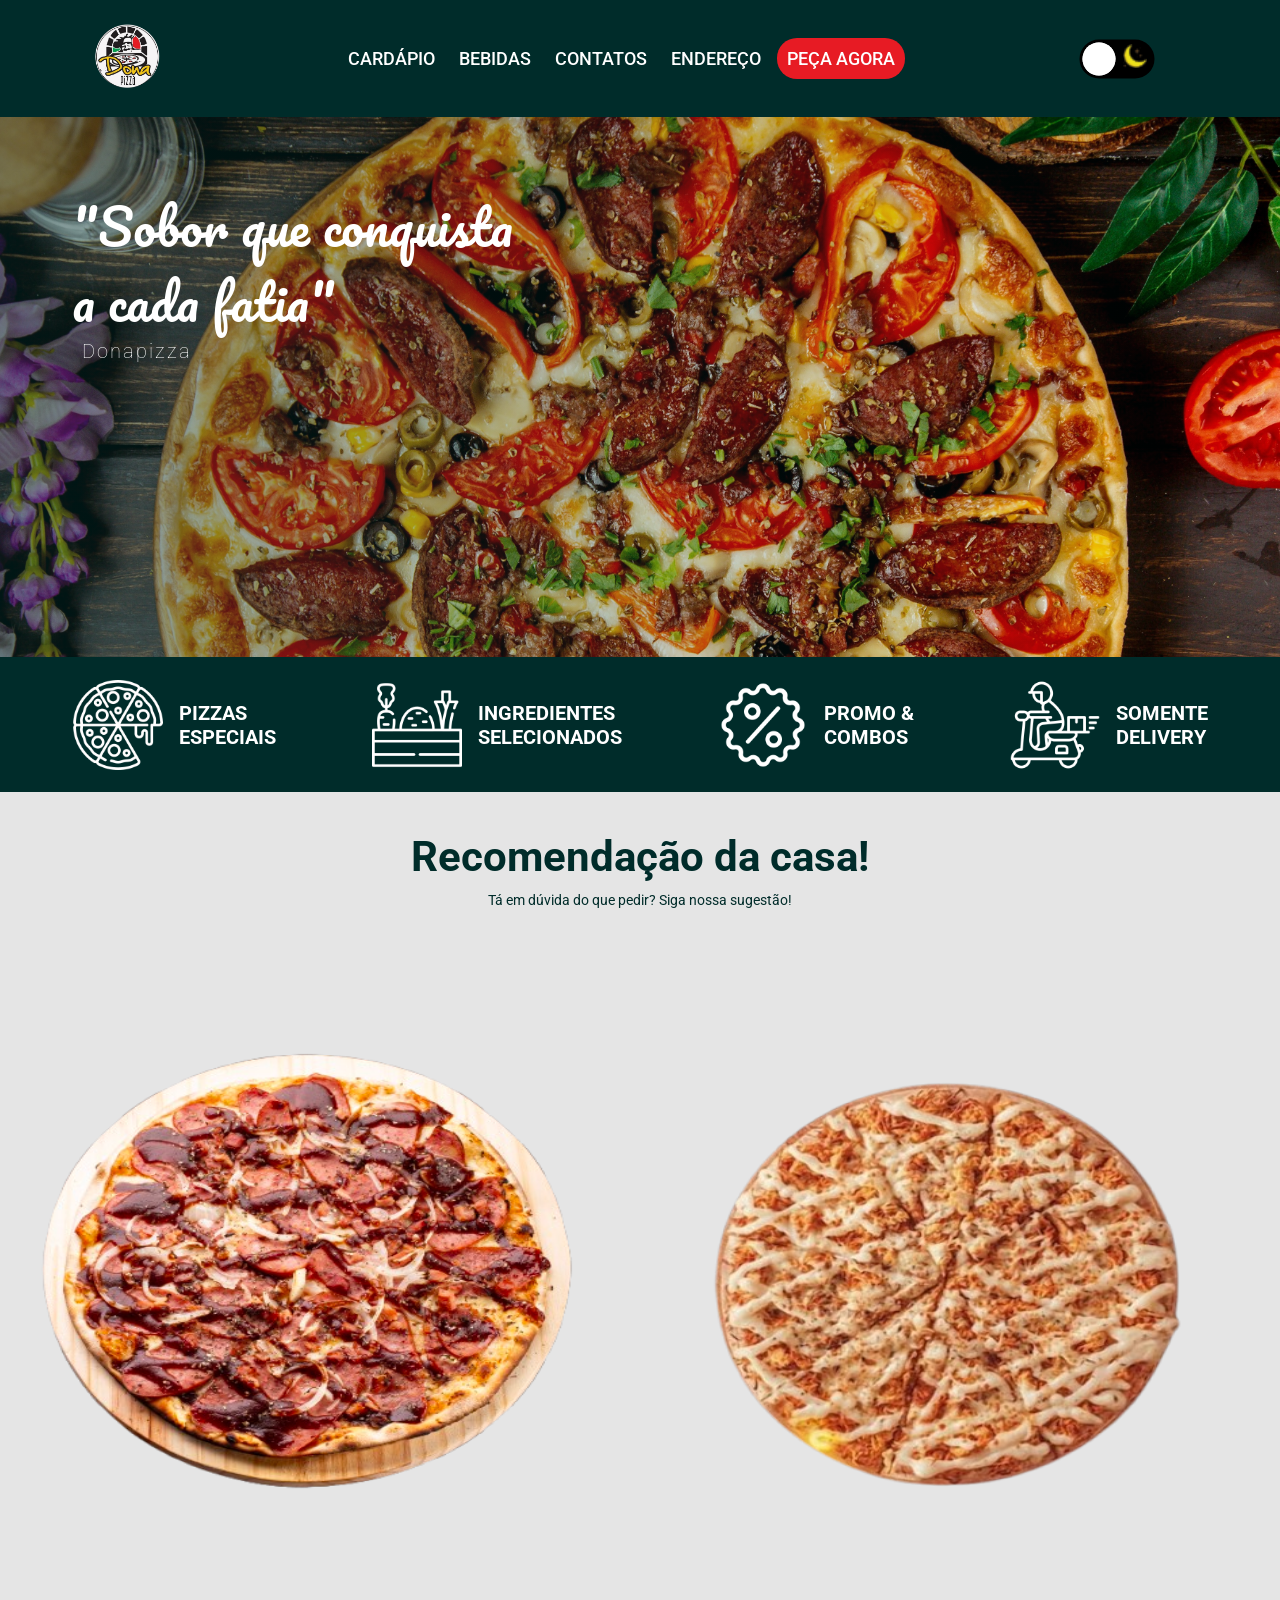
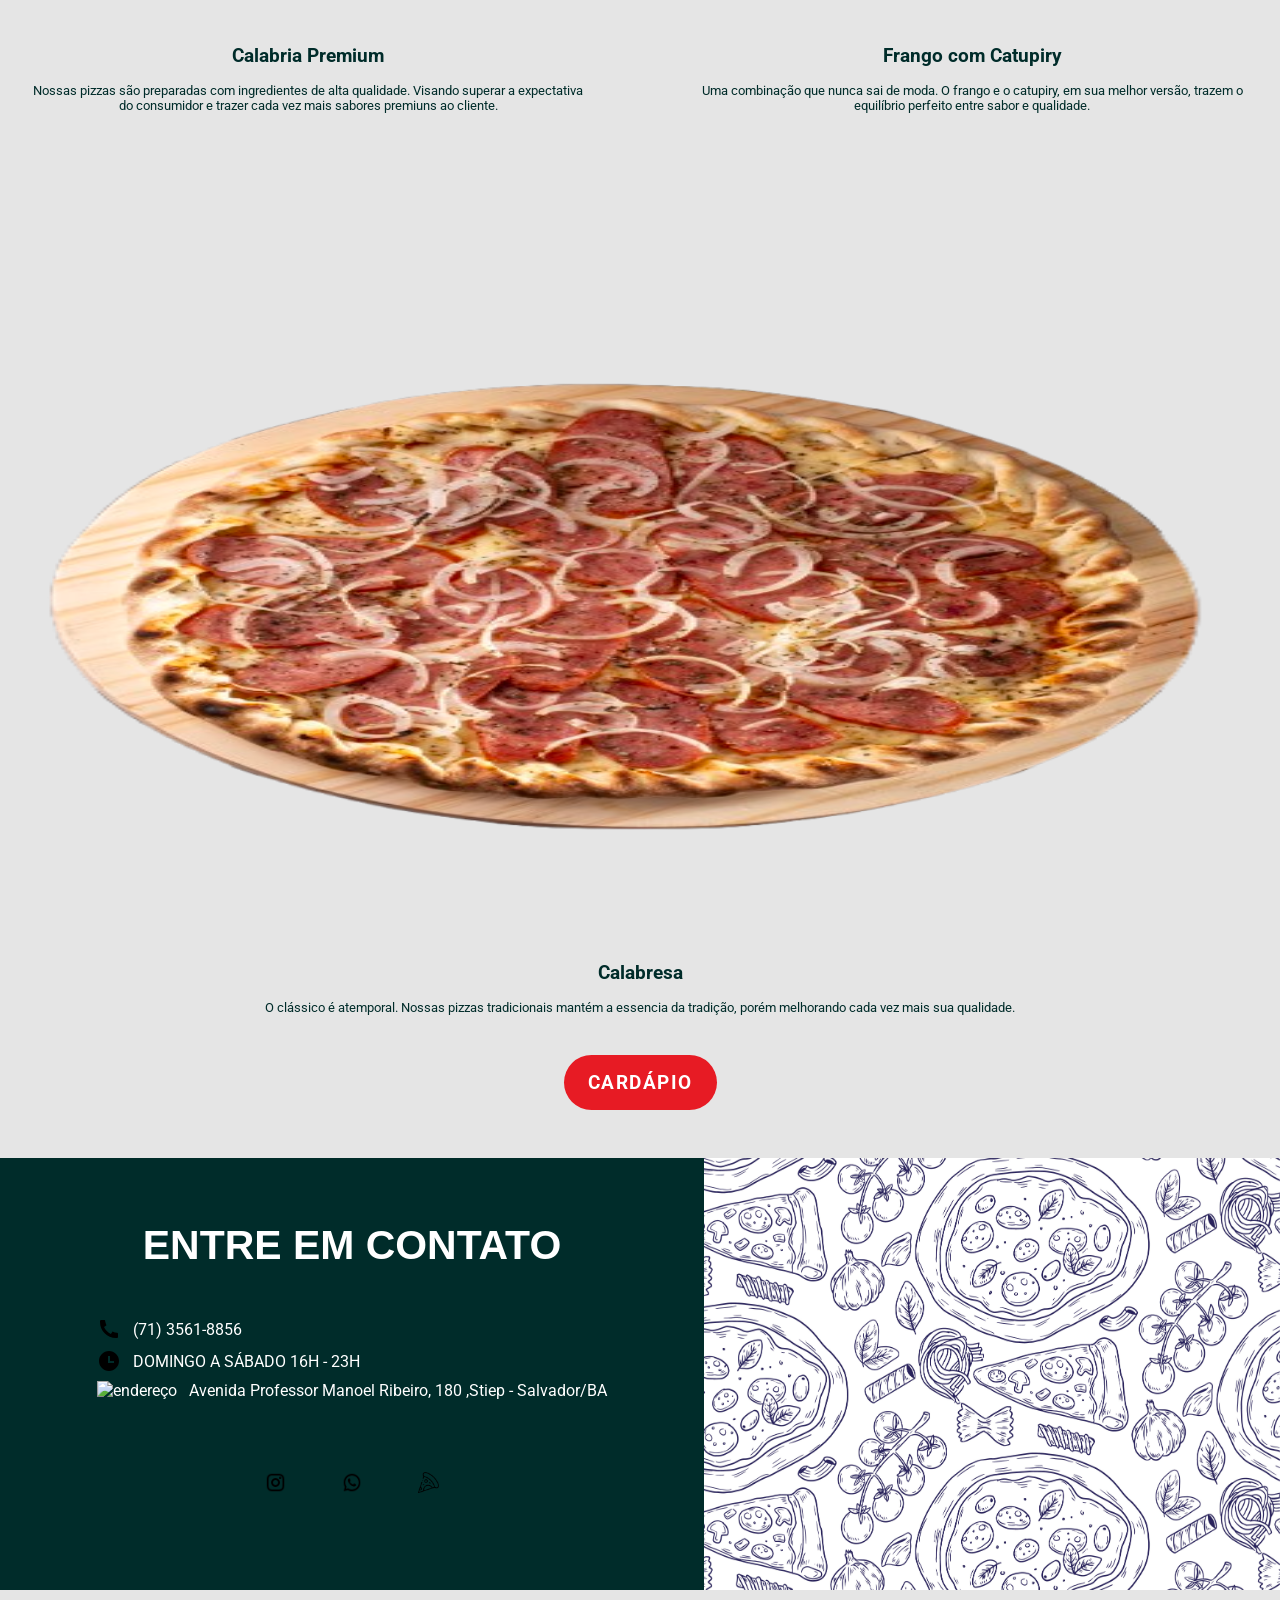
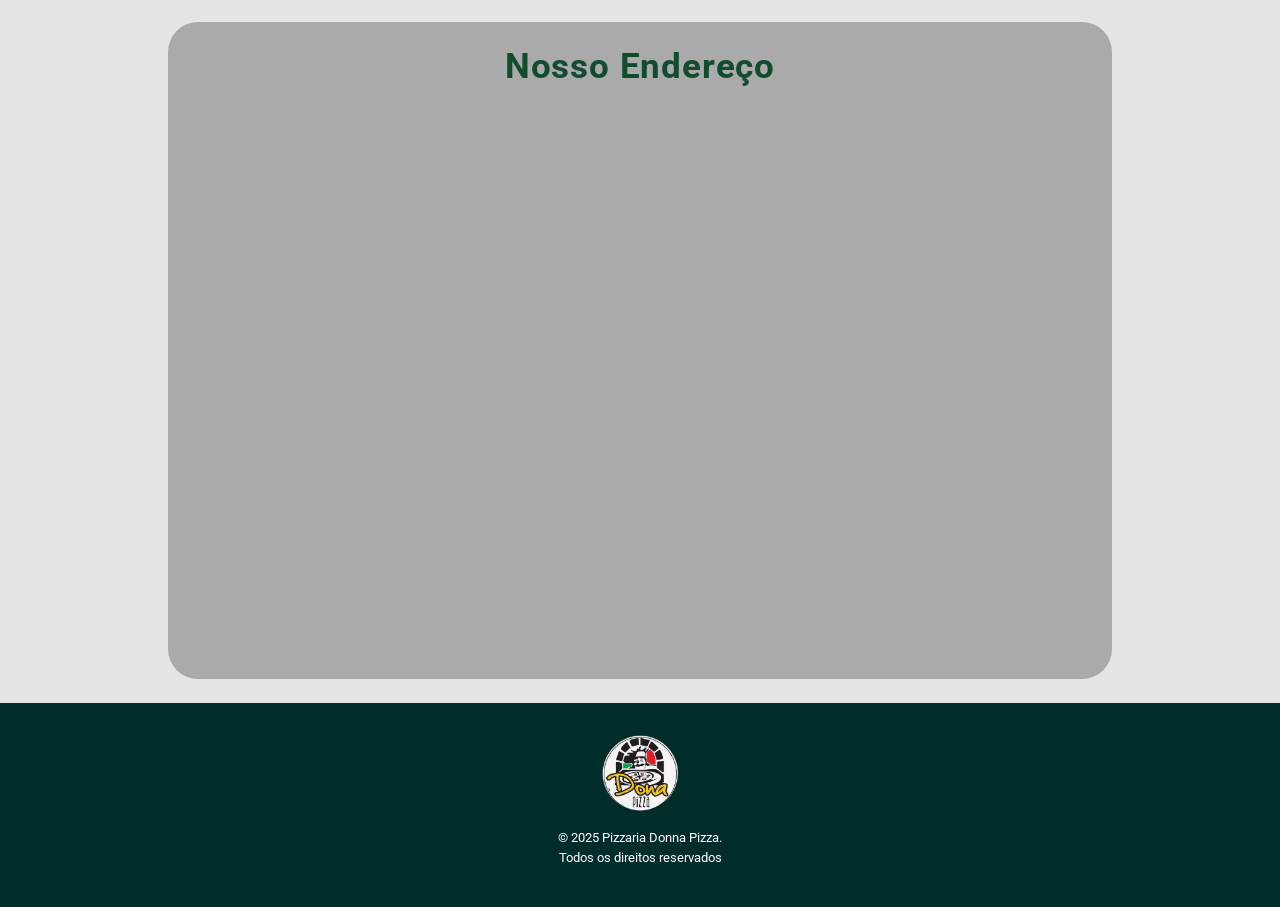
==== DonaPizza-1/index.html @ 7e61799b "Add files via upload" ====
<!DOCTYPE html>
<html lang="pt-br">
<head>
    <meta charset="UTF-8">
    <meta name="viewport" content="width=device-width, initial-scale=1.0">
    <link rel="stylesheet" href="style.css">
    <title>Donna Pizza</title>

</head>

<body>
    <div id="container">

        <header>
            <div class="logo">
                <img src="LOGO.png" alt="">
            </div>

            <div class="menu">

                <button class="hamburger" aria-label="Menu">&#9776;</button>

                        <nav class="nav">
                            <div class="cardapio"><a href="CARDAPIO.html">CARDÁPIO</a></div>
                            <div class="bebidas"><a href="BEBIDAS.HTML">BEBIDAS</a></div>
                            <div class="contatos"><a href="contato.html">CONTATOS</a></div>
                            <div class="endereco"><a href="endereco.html">ENDEREÇO</a></div>
                        </nav>
                        
                <div class="pecaagora"><a href="https://shop.beetech.com.br/donapizza/">PEÇA AGORA</a></div>
            </div>

            <div class="DL">
                <input type="checkbox" class="checkbox" id="botao-tema">
                <label class="label" for="botao-tema">
                    <!--<i class="fas fa-moon"></i>
                    <i class="fas fa-sun"></i>-->
                    <i><img src="imagens/sol.png" alt=""></i>
                    <i><img src="imagens/lua.png" alt=""></i>
                   
                    <i class="ball"></i>
                    <div class="ball"></div>
                </label>
            </div>
        </header>

        <main>
            <div class="citacao">
                <h1>"Sobor que conquista <br> a cada fatia"</h1>
                <h2>Donapizza</h2>
            </div>
        </main>

        <article id="article-1">
            <div class="content">
                <img src="imagens/Pizza.png" alt="pizzas_especiais">
                <h3>pizzas <br>especiais</h3>
            </div>
            <div class="content">
                <img src="imagens/Caixa-vegetais.png" alt="ingredientes">
                <h3>ingredientes <br>selecionados</h3>
            </div>
            <div class="content">
                <img src="imagens/Promo.png" alt="promo">
                <h3>promo & <br>combos</h3>
            </div>
            <div class="content">
                <img src="imagens/Delivery.png" alt="delivery">
                <h3>somente <br>delivery</h3>
            </div>
        </article>

        <article id="article-2">
            <div class="titulo">
                <h2>Recomendação da casa!</h2>
                <p>Tá em dúvida do que pedir? Siga nossa sugestão!</p>
            </div>

            <div class="caixa-reco">
                <div class="caixa-suges">
                    <img src="imagens/PIZZA3.png" alt="Calabria Premium">
                    <h4>Calabria Premium</h4>
                    <p>Nossas pizzas são preparadas com ingredientes de alta qualidade. Visando superar a expectativa do consumidor e trazer cada vez mais sabores premiuns ao cliente.</p>
                </div>
                <div class="caixa-suges">
                    <img src="imagens/PIZZA1.png" alt="Frango com Catupiry">
                    <h4>Frango com Catupiry</h4>
                    <p>Uma combinação que nunca sai de moda. O frango e o catupiry, em sua melhor versão, trazem o equilíbrio perfeito entre sabor e qualidade.</p>
                </div>
                <div class="caixa-suges">
                    <img src="imagens/PIZZA2.png" alt="Calabresa">
                    <h4>Calabresa</h4>
                    <p>O clássico é atemporal. Nossas pizzas tradicionais mantém a essencia da tradição, porém melhorando cada vez mais sua qualidade. </p>
                </div>
            </div>

            <div class="art-botao">
                <a href="CARDAPIO.html">CARDÁPIO</a>
            </div>
        </article>

        <article id="article-3">
            <div id="contato-esquerda">
                <div class="titulo-contato">
                    <h3>ENTRE EM CONTATO</h3>
                </div>
                <div class="topicos">
                    <div class="itens">
                        <img src="imagens/phone-fill.png" alt="telefone">
                        <p>(71) 3561-8856</p>
                    </div>
                    <div class="itens">
                        <img src="imagens/time-fill.png" alt="horário">
                        <p>DOMINGO A SÁBADO 16H - 23H</p>
                    </div>
                    <div class="itens">
                        <img src="imagens/map-pin.png" alt="endereço">
                        <p>Avenida Professor Manoel Ribeiro, 180 ,Stiep - Salvador/BA</p>
                    </div>
                </div>
                <div class="contato-links">
                        <a href="https://www.instagram.com/donapizzassa/" target="_blank"><img src="imagens/instagram-line.png" alt="instagram"></a>
                        <a href="https://api.whatsapp.com/send/?phone=%2B5571987483645&text&type=phone_number&app_absent=0" target="_blank"><img src="imagens/whatsapp-line.png" alt="whatsapp"></a>
                        <a href="https://shop.beetech.com.br/donapizza/" target="_blank"><img src="imagens/pizza-line.png" alt="delivery"></a>
                </div>
            </div>
            <div id="contato-direita">
                <img src="img_cardapios/bg-lightcardapio.jpg" alt="">
            </div>
        </article>

        <article id="article-4">
            <div class="caixa-mapa">
                <h2 >Nosso Endereço</h2>
                <div class="mapa">
                    <iframe src="https://www.google.com/maps/embed?pb=!1m18!1m12!1m3!1d3887.854439570626!2d-38.44816216341833!3d-12.981160387387744!2m3!1f0!2f0!3f0!3m2!1i1024!2i768!4f13.1!3m3!1m2!1s0x7161b06dff545b1%3A0xe7ea3318f6671afb!2sPizzaria%20Dona%20Pizza!5e0!3m2!1spt-BR!2sbr!4v1745247841479!5m2!1spt-BR!2sbr"  style="border:0;" allowfullscreen="" loading="lazy" referrerpolicy="no-referrer-when-downgrade"></iframe>
                </div>
            </div>
        </article>
        
        <footer>
            <div class="rodape">
                <img src="LOGO.png" alt="Donnapizzaz">
                <p>© 2025 Pizzaria Donna Pizza.</p>
                <p>Todos os direitos reservados</p>
            </div>
        </footer>
    </div>
</body>
<script src="script.js"></script>
<script src="https://kit.fontawesome.com/998c60ef77.js" crossorigin="anonymous"></script>
</html>
---- DonaPizza-1/style.css ----
@import url('https://fonts.googleapis.com/css2?family=Pacifico&family=Roboto:ital,wght@0,100..900;1,100..900&family=Rock+Salt&display=swap');
/*
  font-family: "Roboto", sans-serif;
  font-family: "Rock Salt", cursive;
  font-family: "Pacifico", cursive;
*/

:root {
    --darkverde: rgb(0,44,42);
    --verde: rgb(0,161,78);
    --vermelho: rgb(231,27,36);
    --amarelo: rgb(241,192,5);

    --fundo: #0D0D0D;
    --fundo-secundario: #1A1A1A;
    --branco-sutil: #E5E5E5;
    --cinza-claro: #AAAAAA;
    --mostarda: #F1A208;
    --fundo-terciario: #2A2A2A;
    --cinza-medio: #666666;
    --cinza-escuro: #444444;
}

* {
  margin: 0;
  padding: 0;
  box-sizing: border-box;
  text-decoration: none;
}

body {
    color: white;
    font-family: "Roboto", sans-serif;
    background-color: var(--branco-sutil);
    overflow-x: hidden;
}

body.dark {
    background-color: var(--fundo-terciario);
}

#container { /*ajuste de todo a disposição do conteudo no copor*/
    display: grid;
    grid-template-areas: 
    "header"
    "main"
    "article1"
    "article2"
    "article3"
    "article4"
    "footer";
}

header  { /*cabeçalho*/
    grid-area: header;
    background-color: var(--darkverde);
    display: flex;
    max-width: 100vw;
    height: 13vh;
    justify-content: space-around;
    align-items: center;
}

header .logo {
    justify-self: start;
}

header .logo img {
    height: 65px;
    width: auto;
}

header .logo img:hover {
    transform: scale(1.2);
    transition: 0.2s;
    cursor: pointer;
}

.nav {
    display: flex;
    gap: 1.5rem;
}
  
.nav a {
    color: white;
    text-decoration: none;
}
  
.hamburger {
    display: none;
    font-size: 2rem;
    background: none;
    border: none;
    color: white;
    cursor: pointer;
}

header .menu { /*menu - peca agora*/
    display: flex;
    flex-wrap: wrap;
    justify-content: center;
    align-items: center;
    gap: 1rem; /*distancia menus - pecaagora*/
}

header .menu nav { /*MENUS*/
    display: flex;
    gap: 1.5rem;
}

header .menu nav a{
    color: white;
    font-size: large;
    font-weight: 500;
}

header .menu nav a:hover{
    color: var(--vermelho);
    border-bottom: 0.1rem solid var(--vermelho);
    padding-bottom: 0.1rem;
    transition: 0.3s linear;
}

header .menu .pecaagora { /*peça agora*/
    background-color: var(--vermelho);
    padding: 10px;
    border-radius: 20px;
}

header .menu .pecaagora a{
    color: white;
    font-size: large;
    font-weight: 500;
}

header .menu .pecaagora:hover {
    transform: scale(1.1);
    transition: 0.2s;
}


header .DL { /*Inicio Acessibilidade modo D e L*/
    justify-self: end;
    margin-right: 5vh;
}

.DL .checkbox {
    opacity: 0;
    position: absolute;
}
  
.DL .label {
    background-color: #000000;
    border-radius: 50px;
    cursor: pointer;

    display: flex;
    justify-content: space-between;
    align-items: center;

    padding: 5px;
    position: relative;
    height: 26px;
    width: 50px;
    transform: scale(1.5);
}
  
.DL .label .ball {
    background-color: #fff;
    border-radius: 50%;
    position: absolute;
    top: 2px;
    left: 2px;
    height: 22px;
    width: 22px;
    transform: translateX(0px);
    transition: transform 0.2s linear;
}
  
.DL .checkbox:checked + .label .ball {
      transform: translateX(24px);
      background-color: #1c1b1b;
}
  
.DL .fa-moon {
    color: #f1c40f;
}
  
.DL .fa-sun {
    color: #f39c12;
} /*fim Acessibilidade modo D e L*/

main {
    grid-area: main;
    background-image: linear-gradient(to right, rgba(0, 44, 42, 0.5), rgba(0, 44, 42, 0)), url(imagens/pizza_main.jpg);
    background-repeat: repeat; /* Faz a imagem se repetir como um padrão */
    background-size: cover; /*contain'*/
    background-position: top left;
    min-height: 60vh;
    width: 100vw;
    
}

main .citacao {
    display: flex;
    flex-direction: column; /* Isso organiza os itens um embaixo do outro */
    /*justify-content: center;*/ /* Isso centraliza no eixo Y (verticalmente) */
    /*align-items: center; /* Isso centraliza no eixo X (horizontalmente) */
    margin-top: 8vh;
    margin-left: 8vh;
    font-size: larger;
}

main .citacao h1 {
    color: white;
    font-family: "Pacifico", cursive;
    font-size: 50px;
    font-weight: lighter;
    line-height: 4.7rem; /*dintancia linhas texto*/
}

main .citacao h2 {
    color: white;
    font-size: 20px;
    font-weight: lighter;
    letter-spacing: 2px;
    margin-left: 10px;
}

#article-1 {
    grid-area: article1;
    background-color: var(--darkverde);
    min-height: 15vh;
    width: 100vw;
    display: flex;
    flex-wrap: wrap;
    justify-content: center;
    gap: 6rem;
}

#article-1 .content {
    display: flex;
    flex-wrap: wrap;
    align-items: center;
    gap: 1rem;
}

#article-1 .content img {
    max-height: 10vh;
}

#article-1 .content h3 {
    color: white;
    text-transform: uppercase;
    font-size: 20px;
    font-weight: bolder;
}

#article-2 {
    grid-area: article2;
    display: flex;
    width: 100vw;
    flex-direction: column;
    flex-wrap: wrap;
    align-items: center;
    text-align: center;
    margin-top: 2.5rem;
    margin-bottom: 3rem;
    color: var(--darkverde);
}

body.dark #article-2 {
    color: var(--branco-sutil);
}

#article-2 .titulo h2 {
    font-size: 42px;
    font-weight: bolder;
    margin-bottom: 0.7rem;
}

#article-2 .titulo p {
    font-size: 14px;
}

#article-2 .caixa-reco {
    display: flex;
    flex-wrap: wrap;
    justify-content: space-around;
    width: 95%;
    gap: 7rem;
}

#article-2 .caixa-reco .caixa-suges {
    flex: 1; /* Cada item vai crescer igualmente e ocupar o espaço disponível */
    display: flex;
    flex-direction: column;
    gap: 1rem;
    /*margin: auto 1.5rem auto 1.5rem;*/
}

#article-2 .caixa-reco .caixa-suges img {
    height: 45rem;
    width: auto;
    margin: 0;
}

#article-2 .caixa-reco .caixa-suges h4 {
    font-size: 19px;
}

#article-2 .caixa-reco .caixa-suges p {
    font-size: smaller;
}

#article-2 .art-botao {
    margin-top: 2.5rem;
    background-color: var(--vermelho);
    padding: 1rem 1.5rem 1rem 1.5rem;
    border-radius: 30px;
}

#article-2 .art-botao a {
    color: white;
    font-size: larger;
    font-weight: 700;
    letter-spacing: 1.5px;
}

#article-2 .art-botao:hover {
    transform: scale(1.2);
    transition: 0.2s;
}

#article-3 {
    grid-area: article3;
    background-color: var(--darkverde);
    display: flex;
    flex-wrap: wrap;
    width: 100vw;
    height: 27rem;
}

body.dark #article-3 {
    color: var(--branco-sutil);
}

#article-3 #contato-esquerda {
    width: 55%;
    margin-top: 4rem;
    margin-bottom: 4rem;
    display: flex;
    flex-direction: column;
    align-items: center;
    row-gap: 3rem;
}

#article-3 #contato-esquerda .titulo-contato {
    font-family: 'Franklin Gothic Medium', 'Arial Narrow', Arial, sans-serif;
    font-size: 35px;
    font-weight: bolder;
}

#article-3 #contato-esquerda .topicos .itens {
    display: flex;
    align-items: center;
    gap: 0.8rem;
    margin-bottom: 0.5rem;
}

#article-3 #contato-esquerda .contato-links {
    display: flex;
    gap: 1.5rem;
}

#article-3 #contato-esquerda .contato-links a {
    background-color: var(--lightvermelho);
    padding: 1rem;
    border-radius: 15px;
}

#article-3 #contato-esquerda .contato-links a:hover {
    transform: scale(1.1);
    transition: 0.2s;
}

#article-3 #contato-esquerda .contato-links a img {
    height: 1.3rem;
}

#article-3 #contato-direita {
    margin-left: auto;
    width: 45%;
    max-height: 27rem;
}

#article-3 #contato-direita img{
    width: 100%;
    height: 100%;
}

#article-4 {
    grid-area: article4;
    margin: 2rem auto 1.5rem auto;
    max-width: 100vw;
}

#article-4 .caixa-mapa {
    display: flex;
    align-items: center;
    flex-direction: column;
    width: auto;
    padding: 1.5rem;
    border-radius: 30px;
    background-color: var(--cinza-claro);
}

body.dark #article-4 .caixa-mapa {
    background-color: var(--darkverde);
}

#article-4 .caixa-mapa h2{
    color: rgb(17, 76, 46);
    font-size: 35px;
    letter-spacing: 0.8px;
    margin-bottom: 1.5rem;
}

body.dark #article-4 .caixa-mapa h2 {
    color: var(--verde);
}

#article-4 .caixa-mapa .mapa iframe{
    width: 70vw;
    height: 60vh;
    border-radius: 15px;
}

footer {
    grid-area: footer;
    color: white;
    max-width: 100vw;
    background-color: var(--darkverde);
}

footer .rodape {
    display: flex;
    flex-direction: column;
    align-items: center;
    margin-top: 2rem;
    margin-bottom: 2.5rem;
}

footer .rodape img {
    height: auto;
    width: 5rem;
    margin-bottom: 1rem;
}

footer .rodape p {
    line-height: 1.5;
    font-size: 13px;
}

@media screen and (max-width: 768px) {
    header .menu nav {
        display: none;
    }

    header {
        height: 13vh;
    }

    .nav {
        position: absolute;
        top: 70px;
        left: 0;
        background-color: #004d40;
        width: 100%;
        flex-direction: column;
        align-items: center;
        display: none;
      }
    
      .nav.active {
        display: flex;
        gap: 2rem;
        padding: 2rem 0rem 2rem 0rem;
      }
    
      .hamburger {
        display: block;
      }

    header .logo {
        margin: auto;
    }

    header .logo img {
        height: 60px;
    }

    header .menu .pecaagora {
        display: flex;
        gap: 1.5rem;
    }

    header .DL {
        margin-left: 1.2rem;
        display: flex;
        gap: 1rem;
    }

    #article-1 {
        display:flex;
        flex-direction: column;
        gap: 2.5rem;
        padding: 2rem 2.5rem 2rem 2.5rem;
    }

    #article-1 .content {
        display: flex;
        flex-direction: row; /* imagem e h3 lado a lado */
        align-items: center; /* alinha verticalmente */
        justify-content: space-around; /* cria espaço entre img e h3 */
        flex-wrap: nowrap;
    }

    #article-1 .content h3 {
        font-size: 21.5px;
    }

    #article-2 .titulo h2 {
        line-height: 1;
    }

    #article-2 .caixa-reco {
        gap: 1.5rem; /*gap colunas mobile*/
    }

    #article-2 .caixa-reco {
        margin: auto 1.5rem auto 1.5rem;
    }
    
    #article-2 .caixa-reco .caixa-suges {
        margin: auto;
    }

    #article-2 .caixa-reco .caixa-suges img {
        height: 30rem;
    }
    
    #article-3 {
        display: flex;
        flex-direction: column;
        flex-wrap: nowrap;
        width: 100vw;
        height: auto;
    }

    #article-3 #contato-esquerda {
        width: 100%;
        margin-top: 3rem;
        margin-bottom: 2rem;
    }

    #article-3 #contato-esquerda .topicos {
        width: 70vw;
    }

    #article-3 #contato-esquerda .titulo-contato {
        font-size: 30px;
        font-weight: bolder;
    }

    #article-3 #contato-direita {
        width: 100%;
    }
    
    #article-3 #contato-direita img {
        max-width: 100%;
    }

    #article-4 .caixa-mapa .mapa iframe{
        width: 90vw;
        height: 60vh;
    }
}
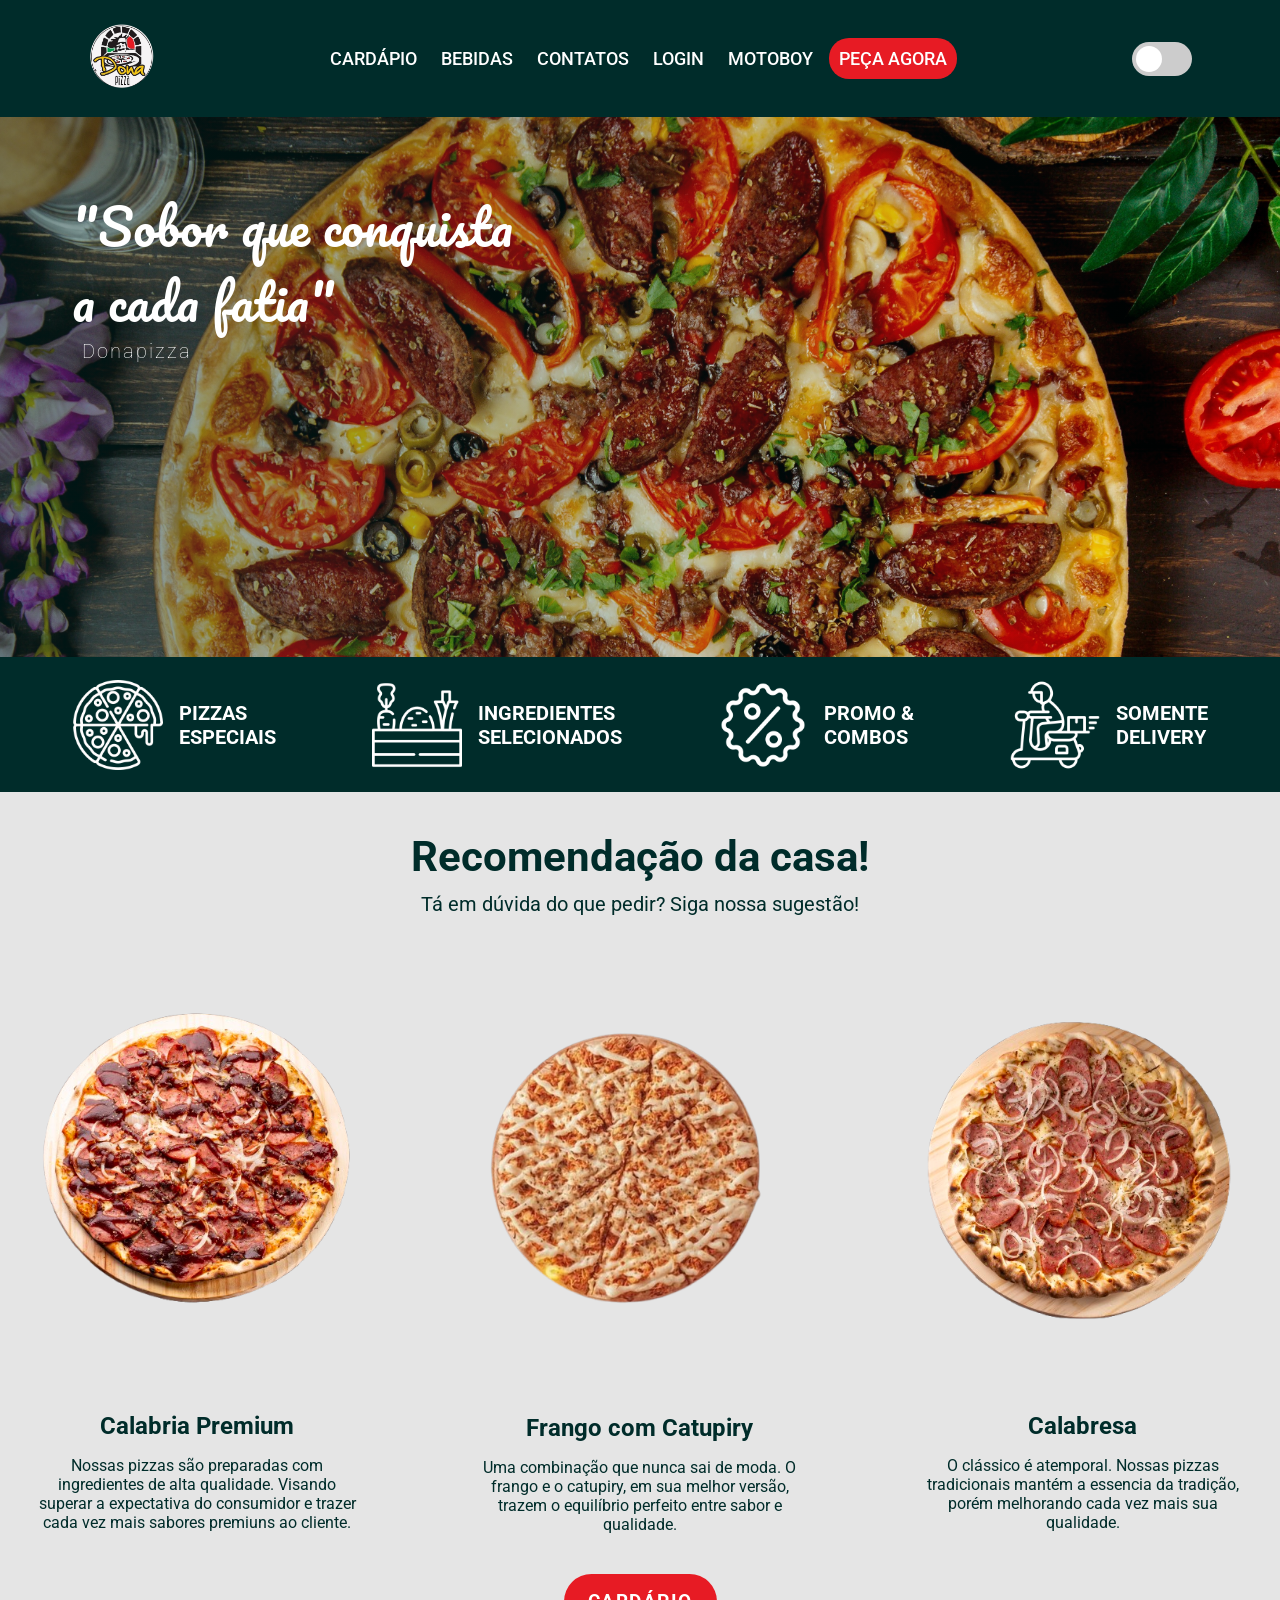
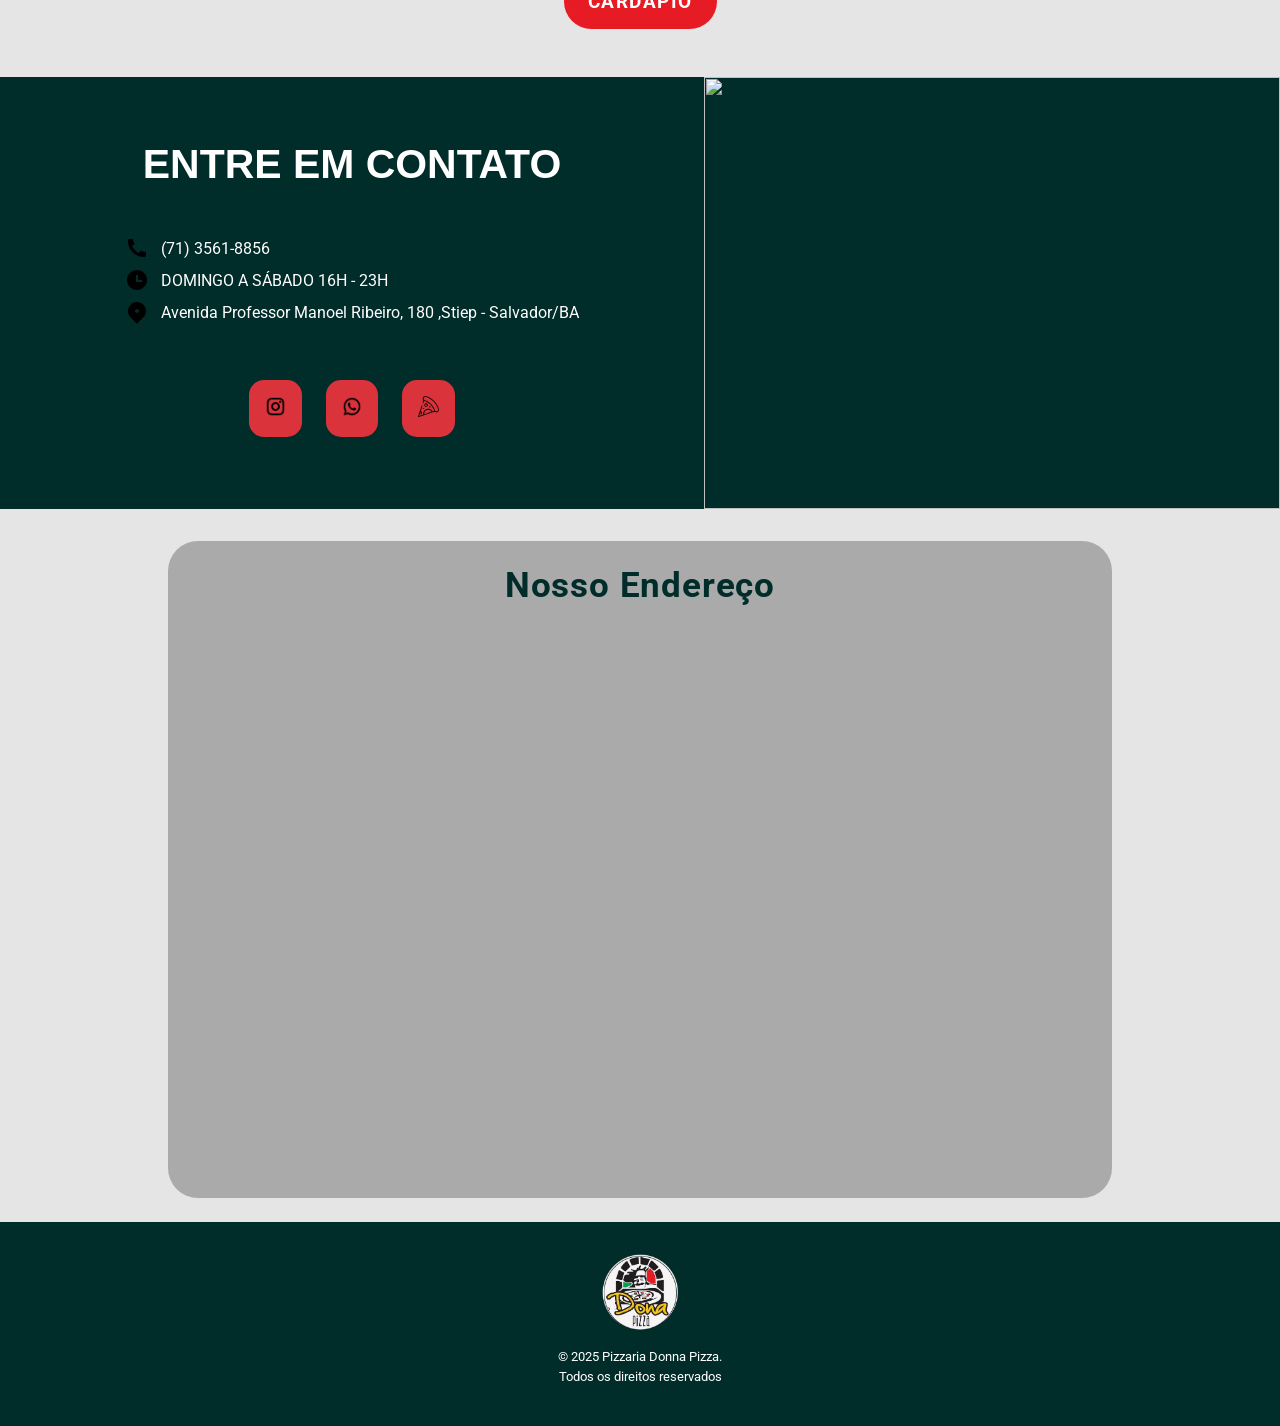
==== commit 40cb2410: "Add files via upload Versão atualizada do site" ====
--- a/DonaPizza-1/index.html
+++ b/DonaPizza-1/index.html
@@ -1,11 +1,12 @@
 <!DOCTYPE html>
 <html lang="pt-br">
+
 <head>
     <meta charset="UTF-8">
     <meta name="viewport" content="width=device-width, initial-scale=1.0">
     <link rel="stylesheet" href="style.css">
-    <title>Donna Pizza</title>
-
+    <link rel="shortcut icon" href="imagens/logoicon.ico" type="image/x-icon">
+    <title>Home - Dona Pizza</title>
 </head>
 
 <body>
@@ -20,26 +21,21 @@
 
                 <button class="hamburger" aria-label="Menu">&#9776;</button>
 
-                        <nav class="nav">
-                            <div class="cardapio"><a href="CARDAPIO.html">CARDÁPIO</a></div>
-                            <div class="bebidas"><a href="BEBIDAS.HTML">BEBIDAS</a></div>
-                            <div class="contatos"><a href="contato.html">CONTATOS</a></div>
-                            <div class="endereco"><a href="endereco.html">ENDEREÇO</a></div>
-                        </nav>
-                        
+                <nav class="nav">
+                    <div class="cardapio"><a href="CARDAPIO.html">CARDÁPIO</a></div>
+                    <div class="bebidas"><a href="BEBIDAS.HTML">BEBIDAS</a></div>
+                    <div class="contatos"><a href="contato.html">CONTATOS</a></div>
+                    <div class="login"><a href="login.html">LOGIN</a></div>
+                    <div class="motoboy"><a href="Motoboy.login.html">MOTOBOY</a></div>
+                </nav>
+
                 <div class="pecaagora"><a href="https://shop.beetech.com.br/donapizza/">PEÇA AGORA</a></div>
             </div>
 
-            <div class="DL">
-                <input type="checkbox" class="checkbox" id="botao-tema">
-                <label class="label" for="botao-tema">
-                    <!--<i class="fas fa-moon"></i>
-                    <i class="fas fa-sun"></i>-->
-                    <i><img src="imagens/sol.png" alt=""></i>
-                    <i><img src="imagens/lua.png" alt=""></i>
-                   
-                    <i class="ball"></i>
-                    <div class="ball"></div>
+            <div class="theme-switch-wrapper">
+                <label class="theme-switch">
+                    <input type="checkbox" id="theme-toggle">
+                    <span class="slider round"></span>
                 </label>
             </div>
         </header>
@@ -80,17 +76,20 @@
                 <div class="caixa-suges">
                     <img src="imagens/PIZZA3.png" alt="Calabria Premium">
                     <h4>Calabria Premium</h4>
-                    <p>Nossas pizzas são preparadas com ingredientes de alta qualidade. Visando superar a expectativa do consumidor e trazer cada vez mais sabores premiuns ao cliente.</p>
+                    <p>Nossas pizzas são preparadas com ingredientes de alta qualidade. Visando superar a expectativa do
+                        consumidor e trazer cada vez mais sabores premiuns ao cliente.</p>
                 </div>
                 <div class="caixa-suges">
                     <img src="imagens/PIZZA1.png" alt="Frango com Catupiry">
                     <h4>Frango com Catupiry</h4>
-                    <p>Uma combinação que nunca sai de moda. O frango e o catupiry, em sua melhor versão, trazem o equilíbrio perfeito entre sabor e qualidade.</p>
+                    <p>Uma combinação que nunca sai de moda. O frango e o catupiry, em sua melhor versão, trazem o
+                        equilíbrio perfeito entre sabor e qualidade.</p>
                 </div>
                 <div class="caixa-suges">
                     <img src="imagens/PIZZA2.png" alt="Calabresa">
                     <h4>Calabresa</h4>
-                    <p>O clássico é atemporal. Nossas pizzas tradicionais mantém a essencia da tradição, porém melhorando cada vez mais sua qualidade. </p>
+                    <p>O clássico é atemporal. Nossas pizzas tradicionais mantém a essencia da tradição, porém
+                        melhorando cada vez mais sua qualidade. </p>
                 </div>
             </div>
 
@@ -114,30 +113,38 @@
                         <p>DOMINGO A SÁBADO 16H - 23H</p>
                     </div>
                     <div class="itens">
-                        <img src="imagens/map-pin.png" alt="endereço">
+                        <img src="imagens/map-pin-2-fill.png" alt="endereço">
                         <p>Avenida Professor Manoel Ribeiro, 180 ,Stiep - Salvador/BA</p>
                     </div>
                 </div>
                 <div class="contato-links">
-                        <a href="https://www.instagram.com/donapizzassa/" target="_blank"><img src="imagens/instagram-line.png" alt="instagram"></a>
-                        <a href="https://api.whatsapp.com/send/?phone=%2B5571987483645&text&type=phone_number&app_absent=0" target="_blank"><img src="imagens/whatsapp-line.png" alt="whatsapp"></a>
-                        <a href="https://shop.beetech.com.br/donapizza/" target="_blank"><img src="imagens/pizza-line.png" alt="delivery"></a>
+                    <a href="https://www.instagram.com/donapizzassa/" target="_blank"><img
+                            src="imagens/instagram-line.png" alt="instagram"></a>
+                    <a href="https://api.whatsapp.com/send/?phone=%2B5571987483645&text&type=phone_number&app_absent=0"
+                        target="_blank"><img src="imagens/whatsapp-line.png" alt="whatsapp"></a>
+                    <a href="https://shop.beetech.com.br/donapizza/" target="_blank"><img src="imagens/pizza-line.png"
+                            alt="delivery"></a>
                 </div>
             </div>
             <div id="contato-direita">
-                <img src="img_cardapios/bg-lightcardapio.jpg" alt="">
+                <a href="Motoboy.login.html"> <img
+                        src="imagens/Brown Yellow Modern Bold Pizza Restaurant Presentation_20250520_165301_0000.png"
+                        alt=""></a>
             </div>
         </article>
 
         <article id="article-4">
             <div class="caixa-mapa">
-                <h2 >Nosso Endereço</h2>
+                <h2>Nosso Endereço</h2>
                 <div class="mapa">
-                    <iframe src="https://www.google.com/maps/embed?pb=!1m18!1m12!1m3!1d3887.854439570626!2d-38.44816216341833!3d-12.981160387387744!2m3!1f0!2f0!3f0!3m2!1i1024!2i768!4f13.1!3m3!1m2!1s0x7161b06dff545b1%3A0xe7ea3318f6671afb!2sPizzaria%20Dona%20Pizza!5e0!3m2!1spt-BR!2sbr!4v1745247841479!5m2!1spt-BR!2sbr"  style="border:0;" allowfullscreen="" loading="lazy" referrerpolicy="no-referrer-when-downgrade"></iframe>
+                    <iframe
+                        src="https://www.google.com/maps/embed?pb=!1m18!1m12!1m3!1d3887.854439570626!2d-38.44816216341833!3d-12.981160387387744!2m3!1f0!2f0!3f0!3m2!1i1024!2i768!4f13.1!3m3!1m2!1s0x7161b06dff545b1%3A0xe7ea3318f6671afb!2sPizzaria%20Dona%20Pizza!5e0!3m2!1spt-BR!2sbr!4v1745247841479!5m2!1spt-BR!2sbr"
+                        style="border:0;" allowfullscreen="" loading="lazy"
+                        referrerpolicy="no-referrer-when-downgrade"></iframe>
                 </div>
             </div>
         </article>
-        
+
         <footer>
             <div class="rodape">
                 <img src="LOGO.png" alt="Donnapizzaz">
@@ -149,4 +156,5 @@
 </body>
 <script src="script.js"></script>
 <script src="https://kit.fontawesome.com/998c60ef77.js" crossorigin="anonymous"></script>
+
 </html>
--- a/DonaPizza-1/style.css
+++ b/DonaPizza-1/style.css
@@ -6,10 +6,11 @@
 */
 
 :root {
-    --darkverde: rgb(0,44,42);
-    --verde: rgb(0,161,78);
-    --vermelho: rgb(231,27,36);
-    --amarelo: rgb(241,192,5);
+    --darkverde: rgb(0, 44, 42);
+    --branco: rgb(255, 255, 255);
+    --vermelho: rgb(231, 27, 36);
+    --amarelo: rgb(241, 192, 5);
+    --lightvermelho: rgb(218, 51, 59);
 
     --fundo: #0D0D0D;
     --fundo-secundario: #1A1A1A;
@@ -22,10 +23,10 @@
 }
 
 * {
-  margin: 0;
-  padding: 0;
-  box-sizing: border-box;
-  text-decoration: none;
+    margin: 0;
+    padding: 0;
+    box-sizing: border-box;
+    text-decoration: none;
 }
 
 body {
@@ -35,23 +36,26 @@
     overflow-x: hidden;
 }
 
+/* pagina dark*/
 body.dark {
     background-color: var(--fundo-terciario);
 }
 
-#container { /*ajuste de todo a disposição do conteudo no copor*/
+#container {
+    /*ajuste de todo a disposição do conteudo no copo*/
     display: grid;
-    grid-template-areas: 
-    "header"
-    "main"
-    "article1"
-    "article2"
-    "article3"
-    "article4"
-    "footer";
-}
-
-header  { /*cabeçalho*/
+    grid-template-areas:
+        "header"
+        "main"
+        "article1"
+        "article2"
+        "article3"
+        "article4"
+        "footer";
+}
+
+header {
+    /*cabeçalho*/
     grid-area: header;
     background-color: var(--darkverde);
     display: flex;
@@ -59,6 +63,7 @@
     height: 13vh;
     justify-content: space-around;
     align-items: center;
+    box-shadow: 0 0 10px rgba(0, 0, 0, 1);
 }
 
 header .logo {
@@ -80,12 +85,12 @@
     display: flex;
     gap: 1.5rem;
 }
-  
+
 .nav a {
     color: white;
     text-decoration: none;
 }
-  
+
 .hamburger {
     display: none;
     font-size: 2rem;
@@ -95,39 +100,46 @@
     cursor: pointer;
 }
 
-header .menu { /*menu - peca agora*/
+header .menu {
+    /*menu - peca agora*/
     display: flex;
     flex-wrap: wrap;
     justify-content: center;
     align-items: center;
-    gap: 1rem; /*distancia menus - pecaagora*/
-}
-
-header .menu nav { /*MENUS*/
+    gap: 1rem;
+    /*distancia menus - pecaagora*/
+}
+
+header .menu nav {
+    /*MENUS*/
     display: flex;
     gap: 1.5rem;
-}
-
-header .menu nav a{
+
+}
+
+header .menu nav a {
     color: white;
     font-size: large;
     font-weight: 500;
-}
-
-header .menu nav a:hover{
+
+
+}
+
+header .menu nav a:hover {
     color: var(--vermelho);
     border-bottom: 0.1rem solid var(--vermelho);
     padding-bottom: 0.1rem;
     transition: 0.3s linear;
 }
 
-header .menu .pecaagora { /*peça agora*/
+header .menu .pecaagora {
+    /*peça agora*/
     background-color: var(--vermelho);
     padding: 10px;
     border-radius: 20px;
 }
 
-header .menu .pecaagora a{
+header .menu .pecaagora a {
     color: white;
     font-size: large;
     font-weight: 500;
@@ -138,74 +150,77 @@
     transition: 0.2s;
 }
 
-
-header .DL { /*Inicio Acessibilidade modo D e L*/
-    justify-self: end;
-    margin-right: 5vh;
-}
-
-.DL .checkbox {
+/*botão do dark acessibilidade*/
+/*Inicio Acessibilidade modo D e L*/
+
+.theme-switch {
+    position: relative;
+    display: inline-block;
+    width: 60px;
+    height: 34px;
+}
+
+.theme-switch input {
     opacity: 0;
+    width: 0;
+    height: 0;
+}
+
+.slider {
     position: absolute;
-}
-  
-.DL .label {
-    background-color: #000000;
-    border-radius: 50px;
     cursor: pointer;
-
-    display: flex;
-    justify-content: space-between;
-    align-items: center;
-
-    padding: 5px;
-    position: relative;
+    top: 0;
+    left: 0;
+    right: 0;
+    bottom: 0;
+    background-color: #ccc;
+    transition: .4s;
+    border-radius: 34px;
+}
+
+.slider:before {
+    position: absolute;
+    content: "";
     height: 26px;
-    width: 50px;
-    transform: scale(1.5);
-}
-  
-.DL .label .ball {
-    background-color: #fff;
+    width: 26px;
+    left: 4px;
+    bottom: 4px;
+    background-color: white;
+    transition: .4s;
     border-radius: 50%;
-    position: absolute;
-    top: 2px;
-    left: 2px;
-    height: 22px;
-    width: 22px;
-    transform: translateX(0px);
-    transition: transform 0.2s linear;
-}
-  
-.DL .checkbox:checked + .label .ball {
-      transform: translateX(24px);
-      background-color: #1c1b1b;
-}
-  
-.DL .fa-moon {
-    color: #f1c40f;
-}
-  
-.DL .fa-sun {
-    color: #f39c12;
-} /*fim Acessibilidade modo D e L*/
+}
+
+input:checked+.slider {
+    background-color: #f32121;
+}
+
+input:checked+.slider:before {
+    transform: translateX(26px);
+}
+
+
+/*fim Acessibilidade modo D e L*/
 
 main {
     grid-area: main;
     background-image: linear-gradient(to right, rgba(0, 44, 42, 0.5), rgba(0, 44, 42, 0)), url(imagens/pizza_main.jpg);
-    background-repeat: repeat; /* Faz a imagem se repetir como um padrão */
-    background-size: cover; /*contain'*/
+    background-repeat: repeat;
+    /* Faz a imagem se repetir como um padrão */
+    background-size: cover;
+    /*contain'*/
     background-position: top left;
     min-height: 60vh;
     width: 100vw;
-    
+
 }
 
 main .citacao {
     display: flex;
-    flex-direction: column; /* Isso organiza os itens um embaixo do outro */
-    /*justify-content: center;*/ /* Isso centraliza no eixo Y (verticalmente) */
-    /*align-items: center; /* Isso centraliza no eixo X (horizontalmente) */
+    flex-direction: column;
+    /* Isso organiza os itens um embaixo do outro */
+    /*justify-content: center;*/
+    /*centraliza no eixo Y (verticalmente) */
+    /*align-items: center; /*centraliza no eixo X (horizontalmente) */
     margin-top: 8vh;
     margin-left: 8vh;
     font-size: larger;
@@ -216,7 +231,8 @@
     font-family: "Pacifico", cursive;
     font-size: 50px;
     font-weight: lighter;
-    line-height: 4.7rem; /*dintancia linhas texto*/
+    line-height: 4.7rem;
+    /*dintancia linhas texto*/
 }
 
 main .citacao h2 {
@@ -280,7 +296,7 @@
 }
 
 #article-2 .titulo p {
-    font-size: 14px;
+    font-size: 20px;
 }
 
 #article-2 .caixa-reco {
@@ -292,25 +308,20 @@
 }
 
 #article-2 .caixa-reco .caixa-suges {
-    flex: 1; /* Cada item vai crescer igualmente e ocupar o espaço disponível */
+    flex: 1;
+    /* Cada item vai crescer igualmente e ocupar o espaço disponível */
     display: flex;
     flex-direction: column;
     gap: 1rem;
-    /*margin: auto 1.5rem auto 1.5rem;*/
-}
-
-#article-2 .caixa-reco .caixa-suges img {
-    height: 45rem;
-    width: auto;
-    margin: 0;
+    max-width: 20rem;
 }
 
 #article-2 .caixa-reco .caixa-suges h4 {
-    font-size: 19px;
+    font-size: 24px;
 }
 
 #article-2 .caixa-reco .caixa-suges p {
-    font-size: smaller;
+    font-size: 16px;
 }
 
 #article-2 .art-botao {
@@ -341,10 +352,12 @@
     height: 27rem;
 }
 
+/* cor da fonte de contato*/
 body.dark #article-3 {
     color: var(--branco-sutil);
 }
 
+/*fim da  cor fonte de contato*/
 #article-3 #contato-esquerda {
     width: 55%;
     margin-top: 4rem;
@@ -394,7 +407,7 @@
     max-height: 27rem;
 }
 
-#article-3 #contato-direita img{
+#article-3 #contato-direita img {
     width: 100%;
     height: 100%;
 }
@@ -415,22 +428,25 @@
     background-color: var(--cinza-claro);
 }
 
+/* caixa dark do mapa endereço*/
 body.dark #article-4 .caixa-mapa {
     background-color: var(--darkverde);
 }
 
-#article-4 .caixa-mapa h2{
-    color: rgb(17, 76, 46);
+#article-4 .caixa-mapa h2 {
+    color: rgb(0, 44, 42);
     font-size: 35px;
     letter-spacing: 0.8px;
     margin-bottom: 1.5rem;
 }
 
+/*cor acessível dark do texo*/
+
 body.dark #article-4 .caixa-mapa h2 {
     color: var(--verde);
 }
 
-#article-4 .caixa-mapa .mapa iframe{
+#article-4 .caixa-mapa .mapa iframe {
     width: 70vw;
     height: 60vh;
     border-radius: 15px;
@@ -480,17 +496,17 @@
         flex-direction: column;
         align-items: center;
         display: none;
-      }
-    
-      .nav.active {
+    }
+
+    .nav.active {
         display: flex;
         gap: 2rem;
         padding: 2rem 0rem 2rem 0rem;
-      }
-    
-      .hamburger {
+    }
+
+    .hamburger {
         display: block;
-      }
+    }
 
     header .logo {
         margin: auto;
@@ -505,14 +521,14 @@
         gap: 1.5rem;
     }
 
-    header .DL {
+    header .theme-switch-wrapper {
         margin-left: 1.2rem;
         display: flex;
         gap: 1rem;
     }
 
     #article-1 {
-        display:flex;
+        display: flex;
         flex-direction: column;
         gap: 2.5rem;
         padding: 2rem 2.5rem 2rem 2.5rem;
@@ -520,9 +536,12 @@
 
     #article-1 .content {
         display: flex;
-        flex-direction: row; /* imagem e h3 lado a lado */
-        align-items: center; /* alinha verticalmente */
-        justify-content: space-around; /* cria espaço entre img e h3 */
+        flex-direction: row;
+        /* imagem e h3 lado a lado */
+        align-items: center;
+        /* alinha verticalmente */
+        justify-content: space-around;
+        /* cria espaço entre img e h3 */
         flex-wrap: nowrap;
     }
 
@@ -535,13 +554,14 @@
     }
 
     #article-2 .caixa-reco {
-        gap: 1.5rem; /*gap colunas mobile*/
+        gap: 1.5rem;
+        /*gap colunas mobile*/
     }
 
     #article-2 .caixa-reco {
         margin: auto 1.5rem auto 1.5rem;
     }
-    
+
     #article-2 .caixa-reco .caixa-suges {
         margin: auto;
     }
@@ -549,7 +569,7 @@
     #article-2 .caixa-reco .caixa-suges img {
         height: 30rem;
     }
-    
+
     #article-3 {
         display: flex;
         flex-direction: column;
@@ -576,12 +596,14 @@
     #article-3 #contato-direita {
         width: 100%;
     }
-    
+
+
     #article-3 #contato-direita img {
         max-width: 100%;
     }
 
-    #article-4 .caixa-mapa .mapa iframe{
+
+    #article-4 .caixa-mapa .mapa iframe {
         width: 90vw;
         height: 60vh;
     }
